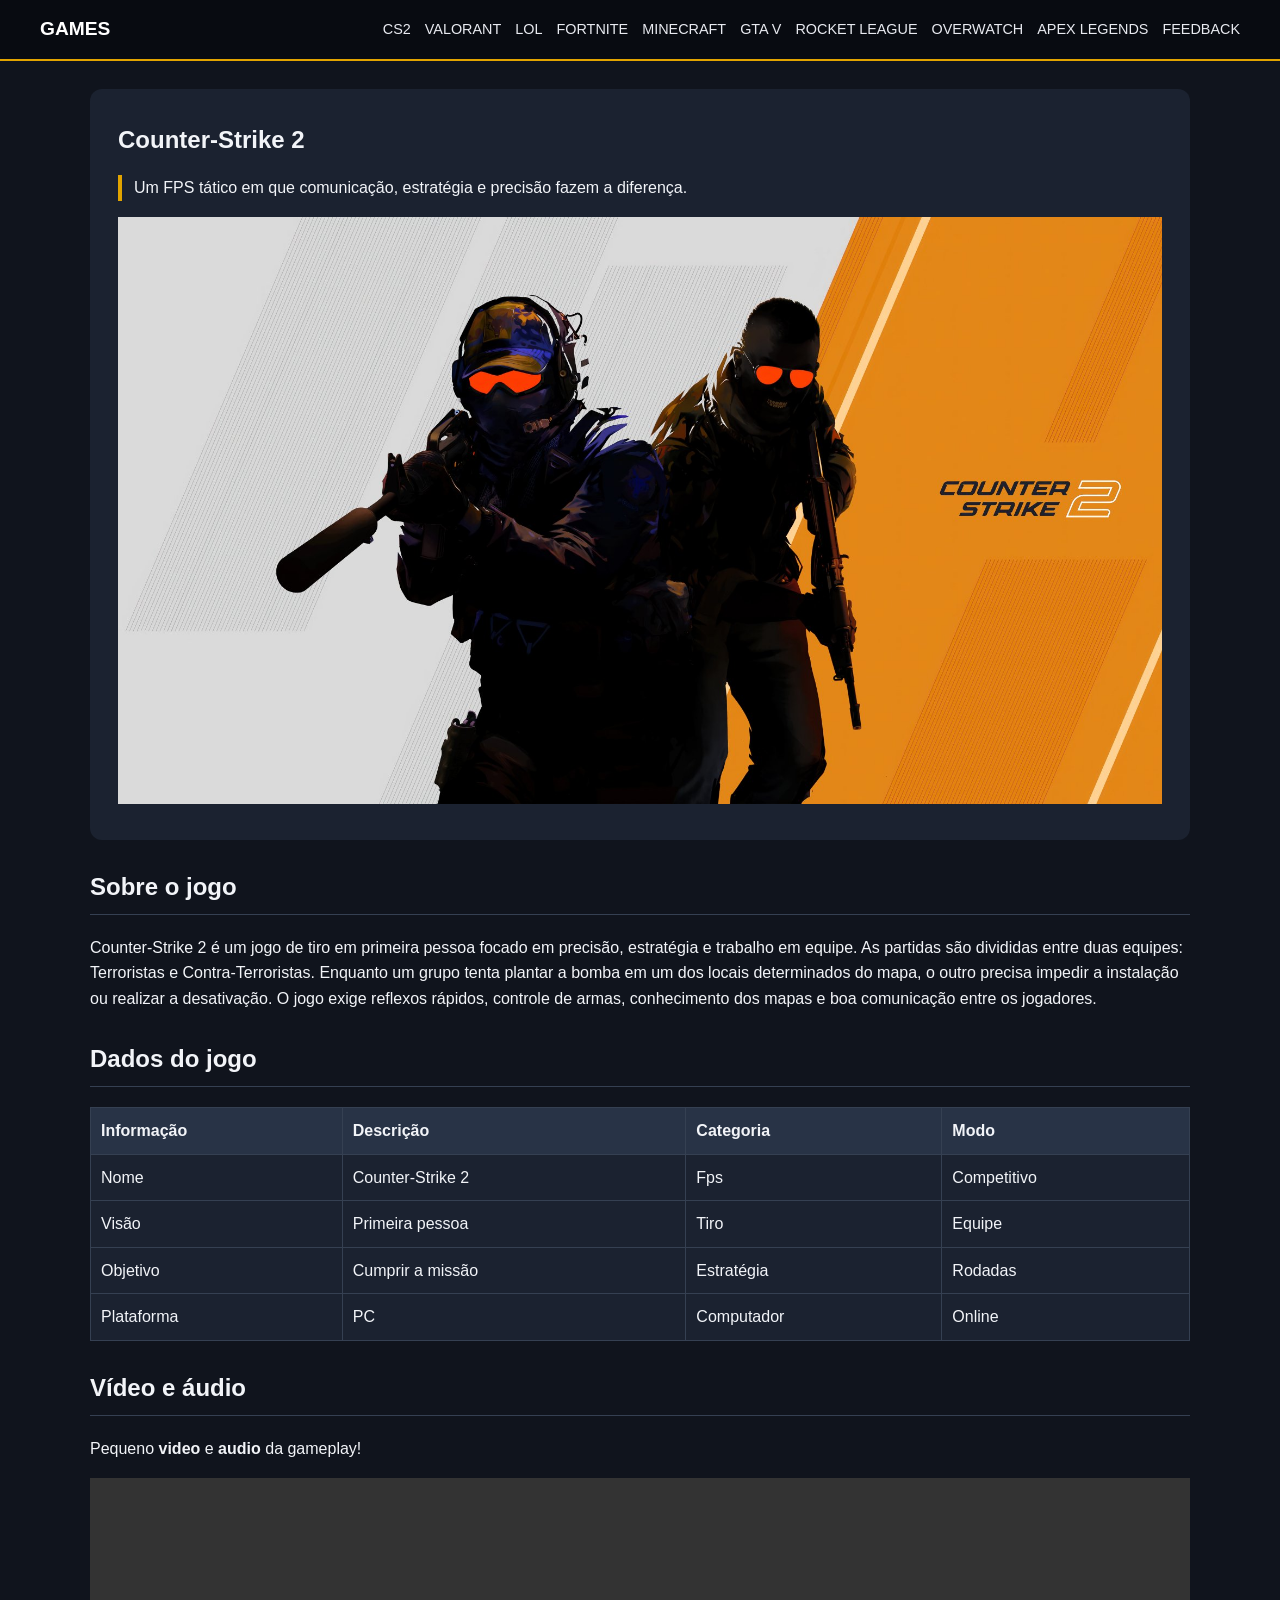
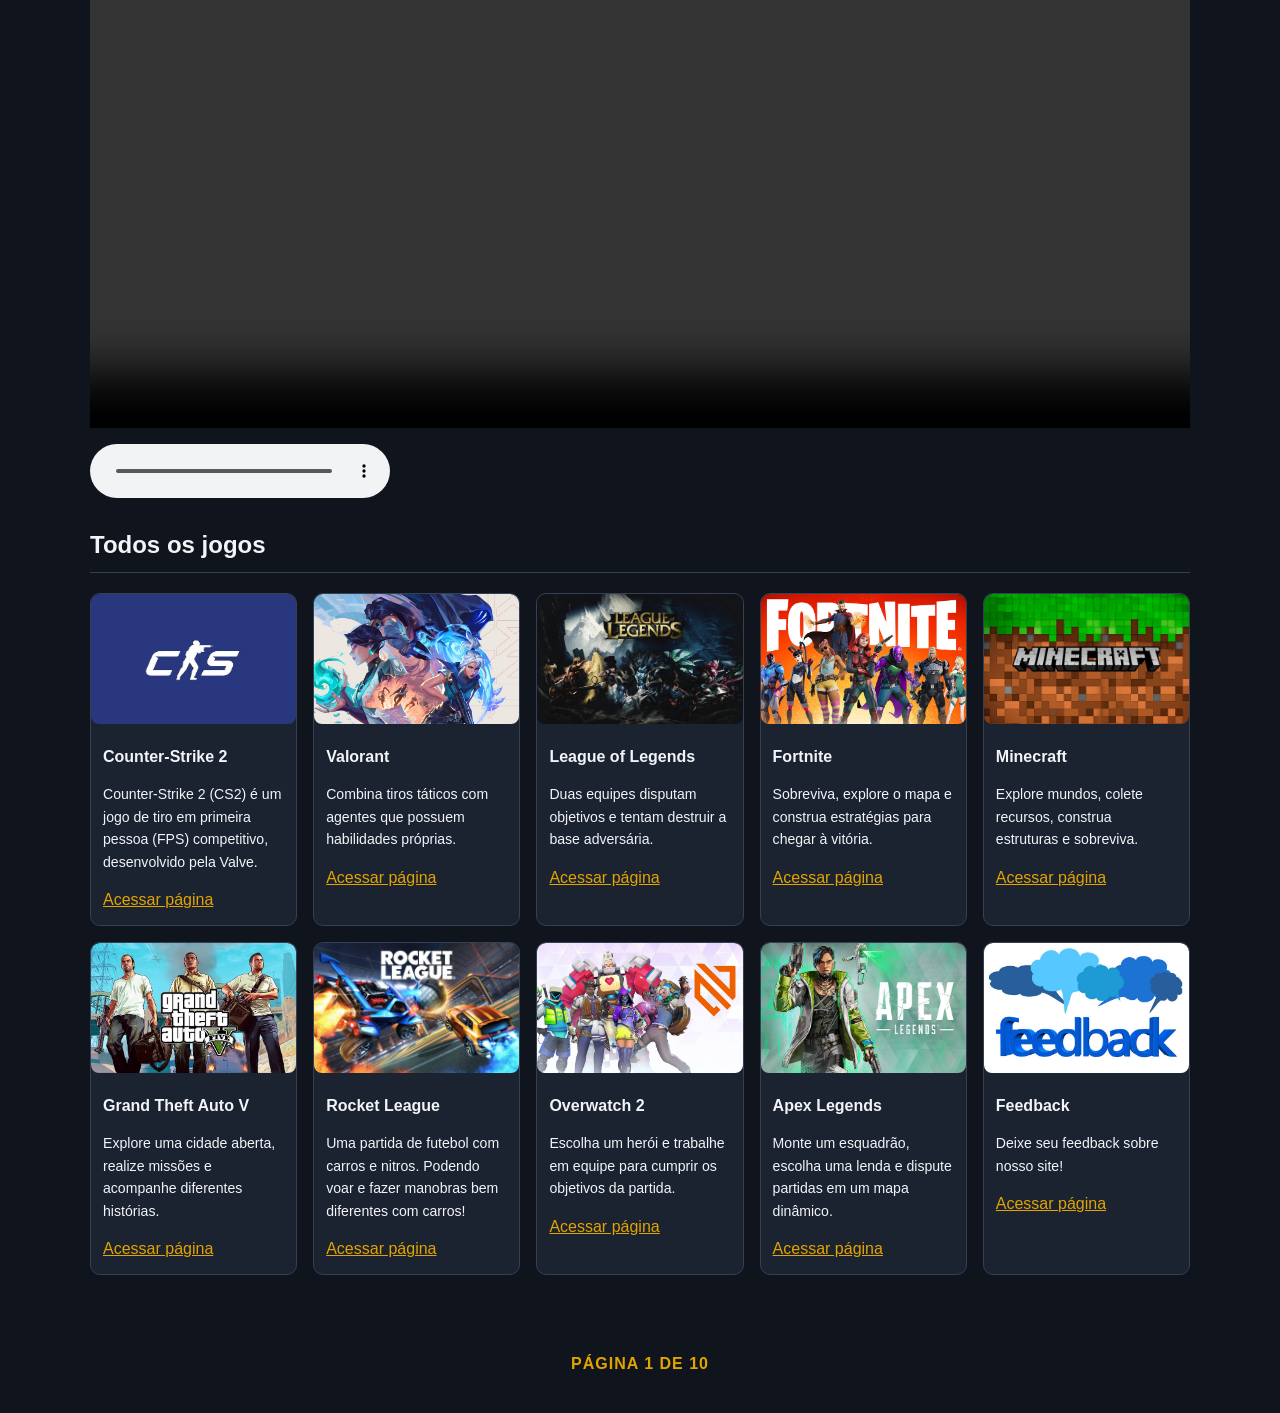
==== index.html @ a25e953f "Add files via upload" ====
<!DOCTYPE html>
<html lang="pt-BR">
<head>
  <meta charset="UTF-8">
  <meta name="viewport" content="width=device-width, initial-scale=1.0">
  <title>Games | Cs2</title>
  <link rel="stylesheet" href="css/style.css">
  <link rel="icon" href="img/controle.png">
  <style>
    .destaque { border-left: 4px solid #e2a400; padding-left: 12px; }
  </style>
</head>
<body>
<header class="site-header">
  <nav class="navbar" aria-label="Menu principal">
    <a class="brand" href="index.html">GAMES</a>
    <div class="nav-links">
      <a href="index.html">CS2</a>
      <a href="valorant.html">VALORANT</a>
      <a href="lol.html">LOL</a>
      <a href="fortnite.html">FORTNITE</a>
      <a href="minecraft.html">MINECRAFT</a>
      <a href="gta-v.html">GTA V</a>
      <a href="rocket-league.html">ROCKET LEAGUE</a>
      <a href="overwatch-2.html">OVERWATCH</a>
      <a href="apex-legends.html">APEX LEGENDS</a>
      <a href="feedback.html">FEEDBACK</a>
    </div>
  </nav>
</header>
<main class="container">
  <section class="hero">
    <h1>Counter-Strike 2</h1>
    <p class="destaque">Um FPS tático em que comunicação, estratégia e precisão fazem a diferença.</p>
    <img src="img/cs2.jpeg" alt="Imagem ilustrativa de Counter-Strike 2" class="cs-img">
  </section>
  <section class="section">
    <h2>Sobre o jogo</h2>
    <p>Counter-Strike 2 é um jogo de tiro em primeira pessoa focado em precisão, estratégia e trabalho em equipe. As partidas são divididas entre duas equipes: Terroristas e Contra-Terroristas. Enquanto um grupo tenta plantar a bomba em um dos locais determinados do mapa, o outro precisa impedir a instalação ou realizar a desativação. O jogo exige reflexos rápidos, controle de armas, conhecimento dos mapas e boa comunicação entre os jogadores.</p>
  </section>
  <section class="section">
    <h2>Dados do jogo</h2>
    <div class="table-wrap">
      <table class="table table-dark">
        <thead>
          <tr>
            <th>Informação</th>
            <th>Descrição</th>
            <th>Categoria</th>
            <th>Modo</th>
          </tr>
          </thead>
        <tbody>
          <tr>
            <td>Nome</td>
            <td>Counter-Strike 2</td>
            <td>Fps</td>
            <td>Competitivo</td>
          </tr>
          <tr>
            <td>Visão</td>
            <td>Primeira pessoa</td>
            <td>Tiro</td>
            <td>Equipe</td>
          </tr>
          <tr><td>Objetivo</td>
            <td>Cumprir a missão</td>
            <td>Estratégia</td>
            <td>Rodadas</td>
          </tr>
          <tr><td>Plataforma</td>
            <td>PC</td>
            <td>Computador</td>
            <td>Online</td>
          </tr>
        </tbody>
      </table>
    </div>
  </section>
  <section class="section">
    <h2>Vídeo e áudio</h2>
    <p>Pequeno <strong>video</strong> e <strong>audio</strong> da gameplay!</p>
    <video controls width="100%">
    <source src="video/scalt.mp4" type="video/mp4">
    </video>
    <p></p>
    <audio controls>
    <source src="audio/audioC4.mp3" type="audio/mpeg">
    </audio>
  </section>
  <section class="section">
    <h2>Todos os jogos</h2>
  <div class="card-grid">
      <article class="card">
      <img src="img/capa-cs2.jpeg" alt="Imagem de Counter-Strike 2" class="card-img">
    <div class="card-body">
      <h3>Counter-Strike 2</h3>
      <p>Counter-Strike 2 (CS2) é um jogo de tiro em primeira pessoa (FPS) competitivo, desenvolvido pela Valve.</p>
      <a href="index.html">Acessar página</a>
    </div>
    </article>
    <article class="card">
        <img src="img/valorantcapa.png" alt="Imagem de VALORANT" class="card-img">
        <div class="card-body">
          <h3>Valorant</h3>
          <p>Combina tiros táticos com agentes que possuem habilidades próprias.</p>
          <a href="valorant.html">Acessar página</a>
        </div>
    </article>
    <article class="card">
        <img src="img/lol-capa.jpg" alt="Imagem de League of Legends" class="card-img">
        <div class="card-body">
          <h3>League of Legends</h3>
          <p>Duas equipes disputam objetivos e tentam destruir a base adversária.</p>
          <a href="lol.html">Acessar página</a>
        </div>
    </article>
    <article class="card">
        <img src="img/fortnite.jpg" alt="Imagem de Fortnite" class="card-img">
        <div class="card-body">
          <h3>Fortnite</h3>
          <p>Sobreviva, explore o mapa e construa estratégias para chegar à vitória.</p>
          <a href="fortnite.html">Acessar página</a>
        </div>
    </article>
    <article class="card">
        <img src="img/minecraftcapa.jpg" alt="Imagem de Minecraft" class="card-img">
        <div class="card-body">
          <h3>Minecraft</h3>
          <p>Explore mundos, colete recursos, construa estruturas e sobreviva.</p>
          <a href="minecraft.html">Acessar página</a>
        </div>
    </article>
    <article class="card">
        <img src="img/gtacapa.jpg" alt="Imagem de Grand Theft Auto V" class="card-img">
        <div class="card-body">
          <h3>Grand Theft Auto V</h3>
          <p>Explore uma cidade aberta, realize missões e acompanhe diferentes histórias.</p>
          <a href="gta-v.html">Acessar página</a>
        </div>
    </article>
    <article class="card">
        <img src="img/rocketcapa.jpg" alt="Imagem de Rocket League" class="card-img">
        <div class="card-body">
          <h3>Rocket League</h3>
          <p>Uma partida de futebol com carros e nitros. Podendo voar e fazer manobras bem diferentes com carros!</p>
          <a href="rocket-league.html">Acessar página</a>
        </div>
    </article>
    <article class="card">
        <img src="img/Overwatch-2.jpg" alt="Imagem de Overwatch 2" class="card-img">
        <div class="card-body">
          <h3>Overwatch 2</h3>
          <p>Escolha um herói e trabalhe em equipe para cumprir os objetivos da partida.</p>
          <a href="overwatch-2.html">Acessar página</a>
        </div>
    </article>
    <article class="card">
        <img src="img/apexcapa.jpg" alt="Imagem de Apex Legends" class="card-img">
        <div class="card-body">
          <h3>Apex Legends</h3>
          <p>Monte um esquadrão, escolha uma lenda e dispute partidas em um mapa dinâmico.</p>
          <a href="apex-legends.html">Acessar página</a>
        </div>
    </article>
    <article class="card">
      <img src="img/capafeedback.jpg" alt="Imagem Feedback" class="card-img">
      <div class="card-body">
        <h3>Feedback</h3>
        <p>Deixe seu feedback sobre nosso site! </p>
        <a href="">Acessar página</a>
      </div>
    </article>
  </div>
</section>
</main>
<footer class="site-footer"><p>PÁGINA 1 DE 10</p></footer>
<script src="js/script.js"></script>
</body>
</html>
---- css/style.css ----
:root {
  --fundo: #10141d;
  --painel: #1b2230;
  --texto: #f2f4f8;
  --destaque: #e2a400;
  --borda: #354052;
}
body{
margin: 0;
font-family: Arial, Helvetica, sans-serif;
background: var(--fundo);
color: var(--texto);
line-height: 1.6;
}
a{ 
color: var(--destaque); 
}
a:hover {
color: #fff; 
}
.site-header { 
background: #080b11;
border-bottom: 2px solid var(--destaque); 
}
.navbar {
max-width: 1200px;
margin: auto;
padding: 14px 20px;
display: flex;
align-items: center;
justify-content: space-between;
gap: 18px;
}
.brand { color: #fff;
font-weight: bold; 
text-decoration: none; 
font-size: 1.2rem; 
}
.nav-links { 
display: flex; 
flex-wrap: wrap; 
gap: 8px 14px; 
}
.nav-links a { 
color: #e8eaf0; 
text-decoration: none; 
font-size: .9rem; 
}
.nav-links a:hover, .nav-links a:focus{ 
color: #e2a400;
}
.container{ 
width: min(1100px, 92%); 
margin: 28px auto; 
}
.hero {
padding: 28px; 
background: var(--painel);
border-radius: 12px;
}
.hero h1{
margin: 4px 0 10px; 
}
.hero-img {
width: 100%;
height: 400px;
object-fit: cover;
object-position: center;
border-radius: 12px;
display: block;
}
.cs-img{
width: 100%;
}
.vava-img{
width: 100%;
}
.lol-img{
width: 100%;
}
.ft-img{
  width: 100%;
}
.mine-img{
width: 100%;
}
.gta-img{
width: 100%;
}
.lol-img{
  width: 100%;
}
.rocket-img{
width: 100%;
}
.over-img{
width: 100%;
}
.apex-img{
width: 100%;
}
.feed-img{
width: 100%;
}
.section {
margin: 28px 0;
}
.section h2 { border-bottom: 1px solid var(--borda);
padding-bottom: 8px; }
.card-grid {
display: grid;
grid-template-columns: repeat(5, minmax(0, 1fr));
gap: 16px;}
.card { 
background: var(--painel);
border: 1px solid var(--borda);
border-radius: 10px;
overflow: hidden;}
.card-img { 
width: 100%;
height: 130px;
object-fit: cover;
border-radius: 8px;
}
.card-body { 
padding: 12px; }
.card-body h3 { 
font-size: 1rem;
margin: 0 0 6px;}
.card-body p {
font-size: .88rem;
}
.info-row { 
display: flex;
flex-wrap: wrap;
gap: 14px;}
.info-box { 
flex: 1 1 200px;
padding: 16px;
background: var(--painel);
border: 1px solid var(--borda);
border-radius: 8px;
}
.content-img { 
width: 100%;
max-height: 280px;
object-fit: cover;
background: #30394a;
border-radius: 8px; 
}
.table-wrap { 
overflow-x: auto;}
table { width: 100%;
border-collapse: collapse;
background: var(--painel);}
th, td { padding: 10px;
border: 1px solid var(--borda);
text-align: left;}
th { 
background: #283346;
}
video, audio { 
display: block;
max-width: 100%;
margin: 14px 0;
}
form { max-width: 600px;
display: flex;
flex-direction: column;
gap: 8px;}
input, select, textarea { width: 100%;
padding: 10px;
border: 1px solid #68758a;
border-radius: 6px;
background: #fff;
color: #151515;}
textarea { min-height: 110px;
resize: vertical; }
input:focus, select:focus, textarea:focus { 
outline: 3px solid #e2a400;
border-color: #9b6b00; 
}
input:invalid:not(:placeholder-shown), textarea:invalid:not(:placeholder-shown) {
border: 2px solid #d74747; 
}
button { width: fit-content;
padding: 10px 18px; 
border: 0; border-radius: 6px; 
background: var(--destaque); color: #171717; 
font-weight: bold; cursor: pointer; 
}
button:hover{
background: #ffd15a; 
}
.site-footer{
margin-top: 
40px; padding: 20px; 
text-align: center; 
color: var(--destaque);
font-weight: bold;
letter-spacing: 1px;
}
@media (max-width: 800px) {
.navbar { align-items: flex-start; flex-direction: column; }
.card-grid { grid-template-columns: repeat(2, minmax(0, 1fr)); }
}
@media (max-width: 480px) {
.card-grid { grid-template-columns: 1fr; }
.hero { padding: 18px; }
}
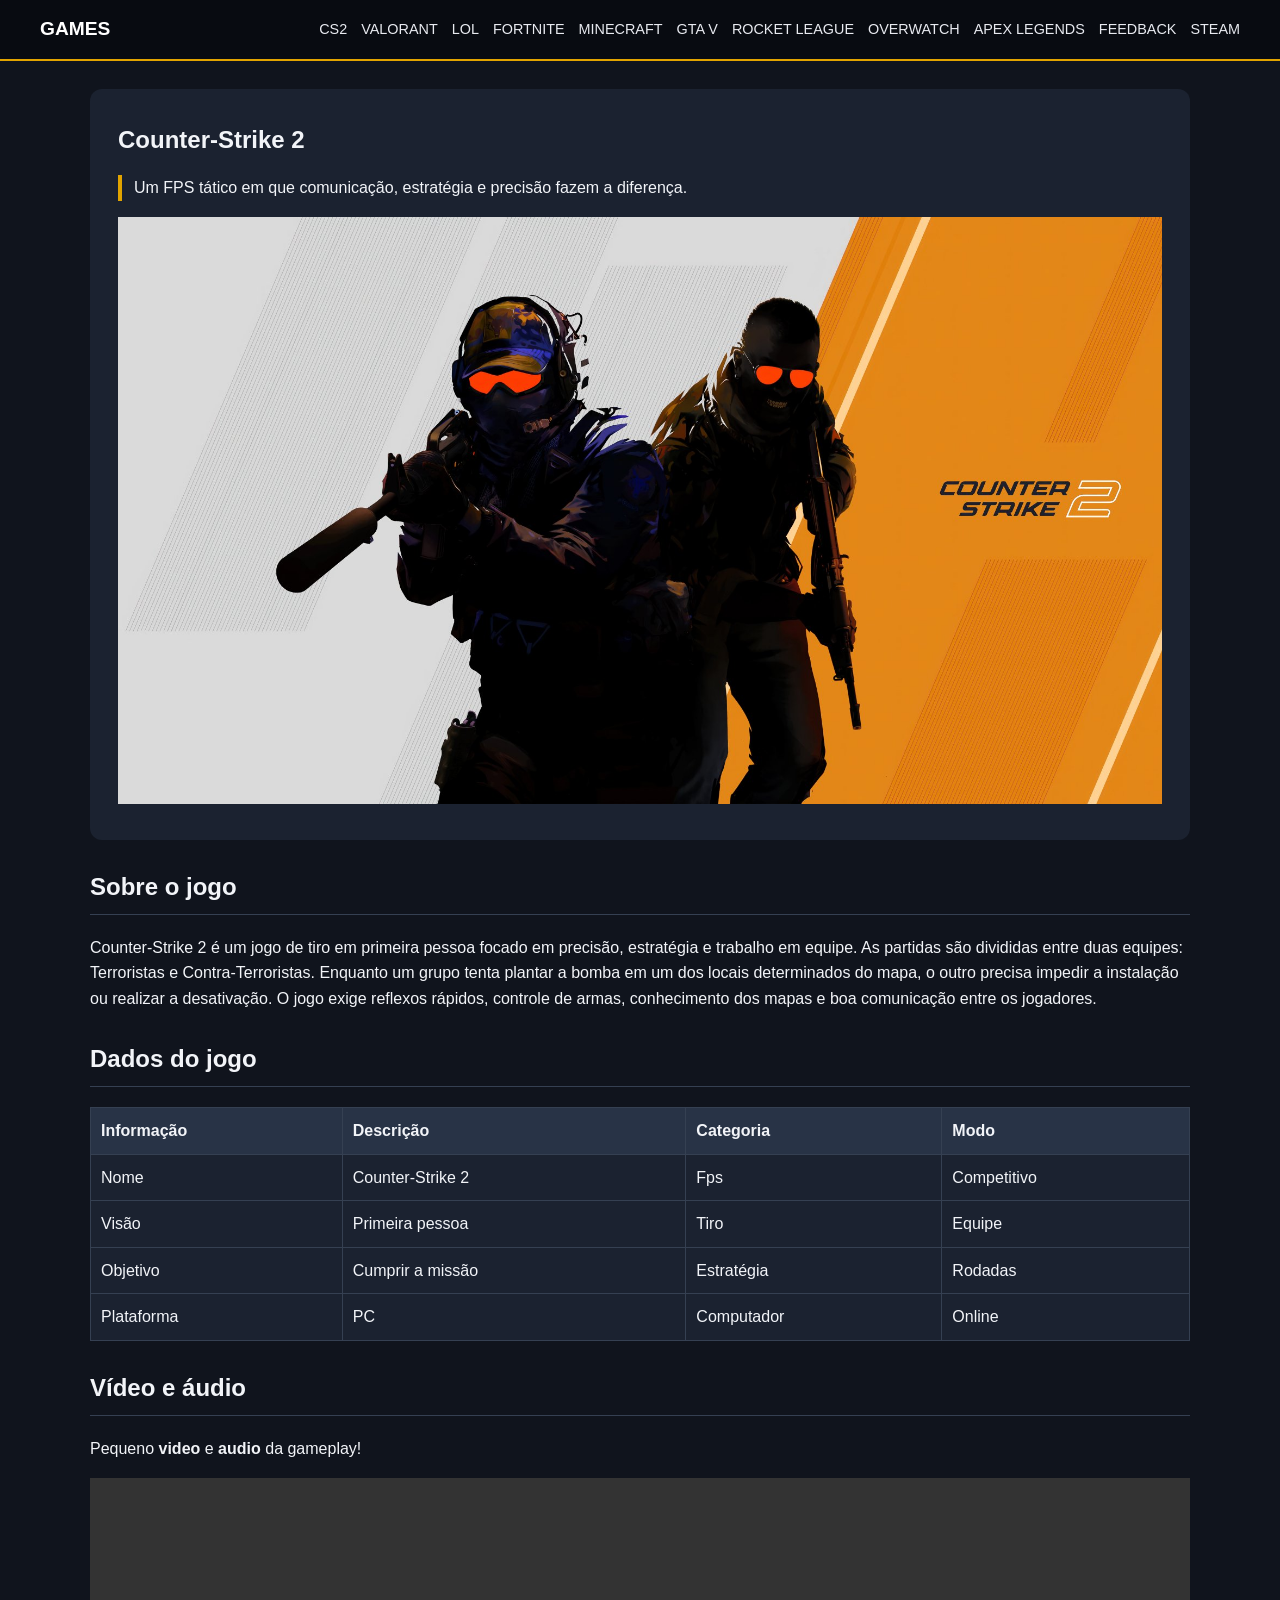
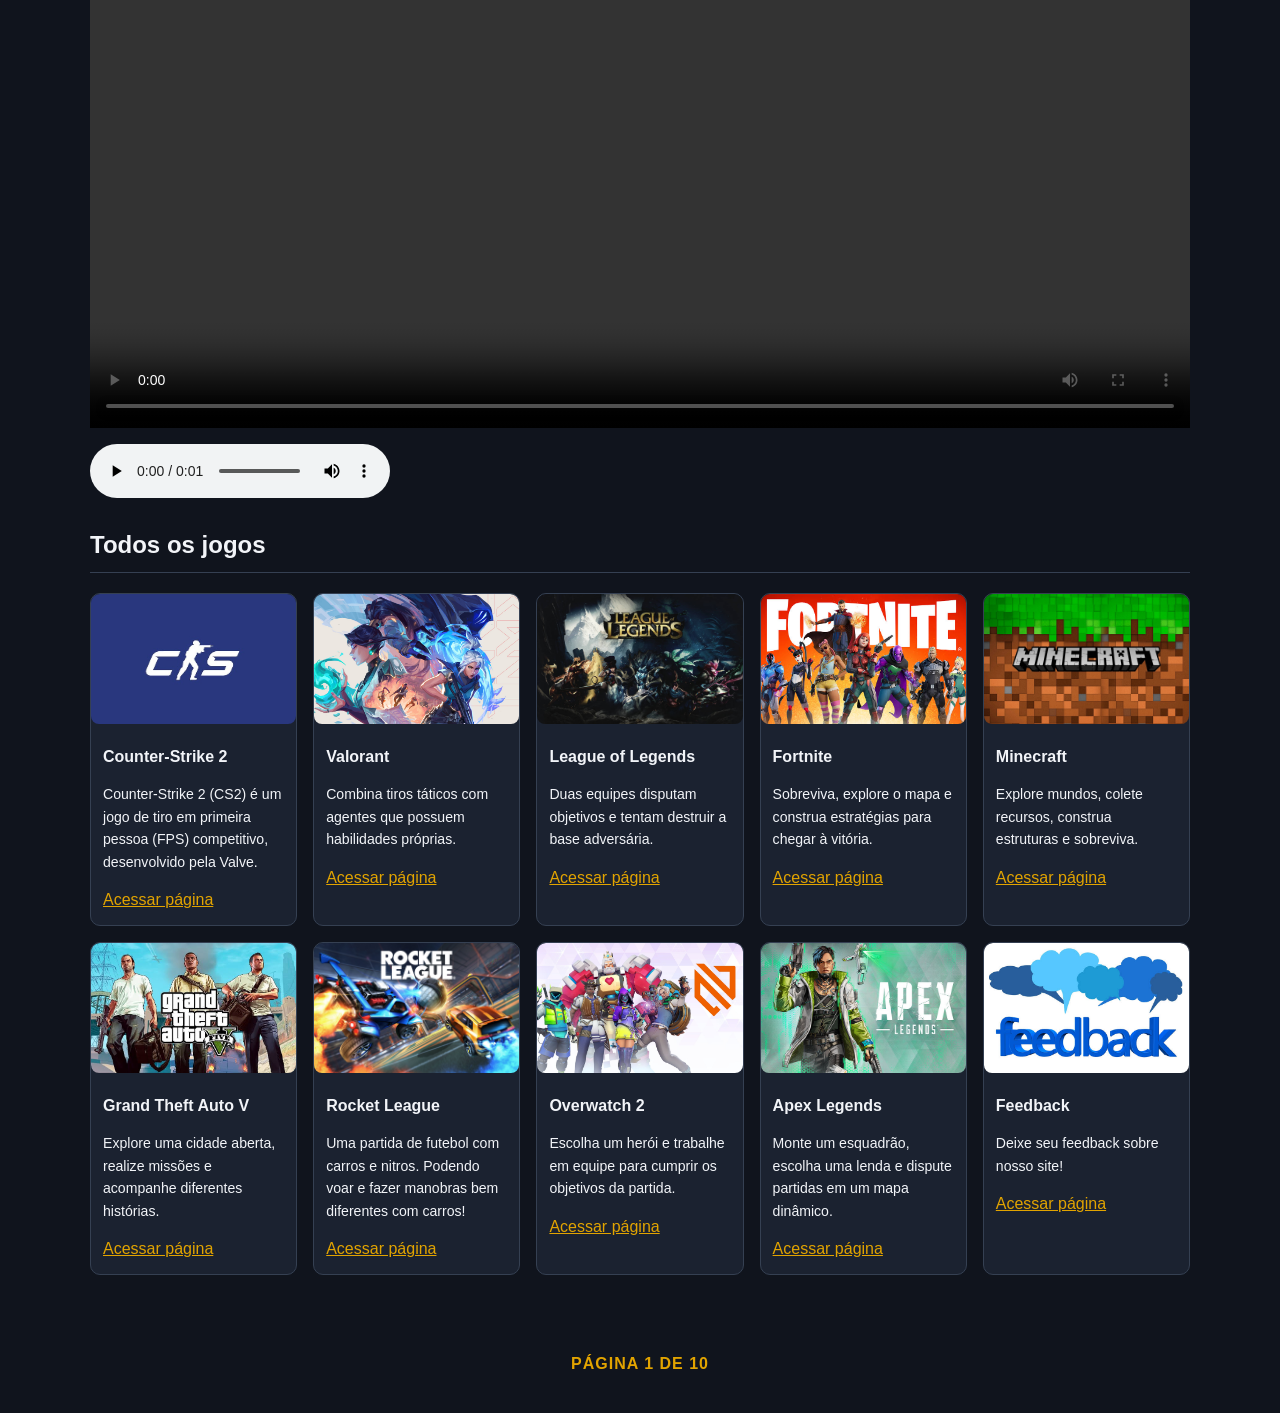
==== commit a2de0205: "index.html" ====
--- a/index.html
+++ b/index.html
@@ -25,6 +25,7 @@
       <a href="overwatch-2.html">OVERWATCH</a>
       <a href="apex-legends.html">APEX LEGENDS</a>
       <a href="feedback.html">FEEDBACK</a>
+      <a href="https://store.steampowered.com/" target="_blank" rel="noopener noreferrer">STEAM</a>
     </div>
   </nav>
 </header>
@@ -41,7 +42,7 @@
   <section class="section">
     <h2>Dados do jogo</h2>
     <div class="table-wrap">
-      <table class="table table-dark">
+      <table class="tabela-cs2">
         <thead>
           <tr>
             <th>Informação</th>
@@ -168,7 +169,7 @@
       <div class="card-body">
         <h3>Feedback</h3>
         <p>Deixe seu feedback sobre nosso site! </p>
-        <a href="">Acessar página</a>
+        <a href="feedback.html">Acessar página</a>
       </div>
     </article>
   </div>
--- a/css/style.css
+++ b/css/style.css
@@ -200,6 +200,58 @@
 font-weight: bold;
 letter-spacing: 1px;
 }
+#contact-form {
+  max-width: 600px;
+  padding: 18px;
+  background: var(--painel);
+  border: 1px solid var(--borda);
+  border-radius: 10px;
+}
+
+.vava-img {
+  border-radius: 8px;
+}
+
+.nav-links .nav-link {
+  padding: 4px 2px;
+  color: #e8eaf0;
+  text-decoration: none;
+}
+
+.nav-links .nav-link:hover,
+.nav-links .nav-link:focus {
+  color: var(--destaque);
+}
+
+.info-box.card {
+  color: var(--texto);
+  background: var(--painel);
+  border-color: var(--borda);
+}
+
+.saved-messages {
+  max-width: 600px;
+  margin-top: 16px;
+  padding-left: 24px;
+}
+
+.saved-messages li {
+  margin: 6px 0;
+  overflow-wrap: anywhere;
+}
+
+#form-alert {
+  max-width: 600px;
+}
+
+@media (max-width: 480px) {
+  .nav-links {
+    gap: 5px 10px;
+  }
+
+  .nav-links .nav-link {
+    font-size: .82rem;
+  }
 @media (max-width: 800px) {
 .navbar { align-items: flex-start; flex-direction: column; }
 .card-grid { grid-template-columns: repeat(2, minmax(0, 1fr)); }
@@ -208,3 +260,4 @@
 .card-grid { grid-template-columns: 1fr; }
 .hero { padding: 18px; }
 }
+}
